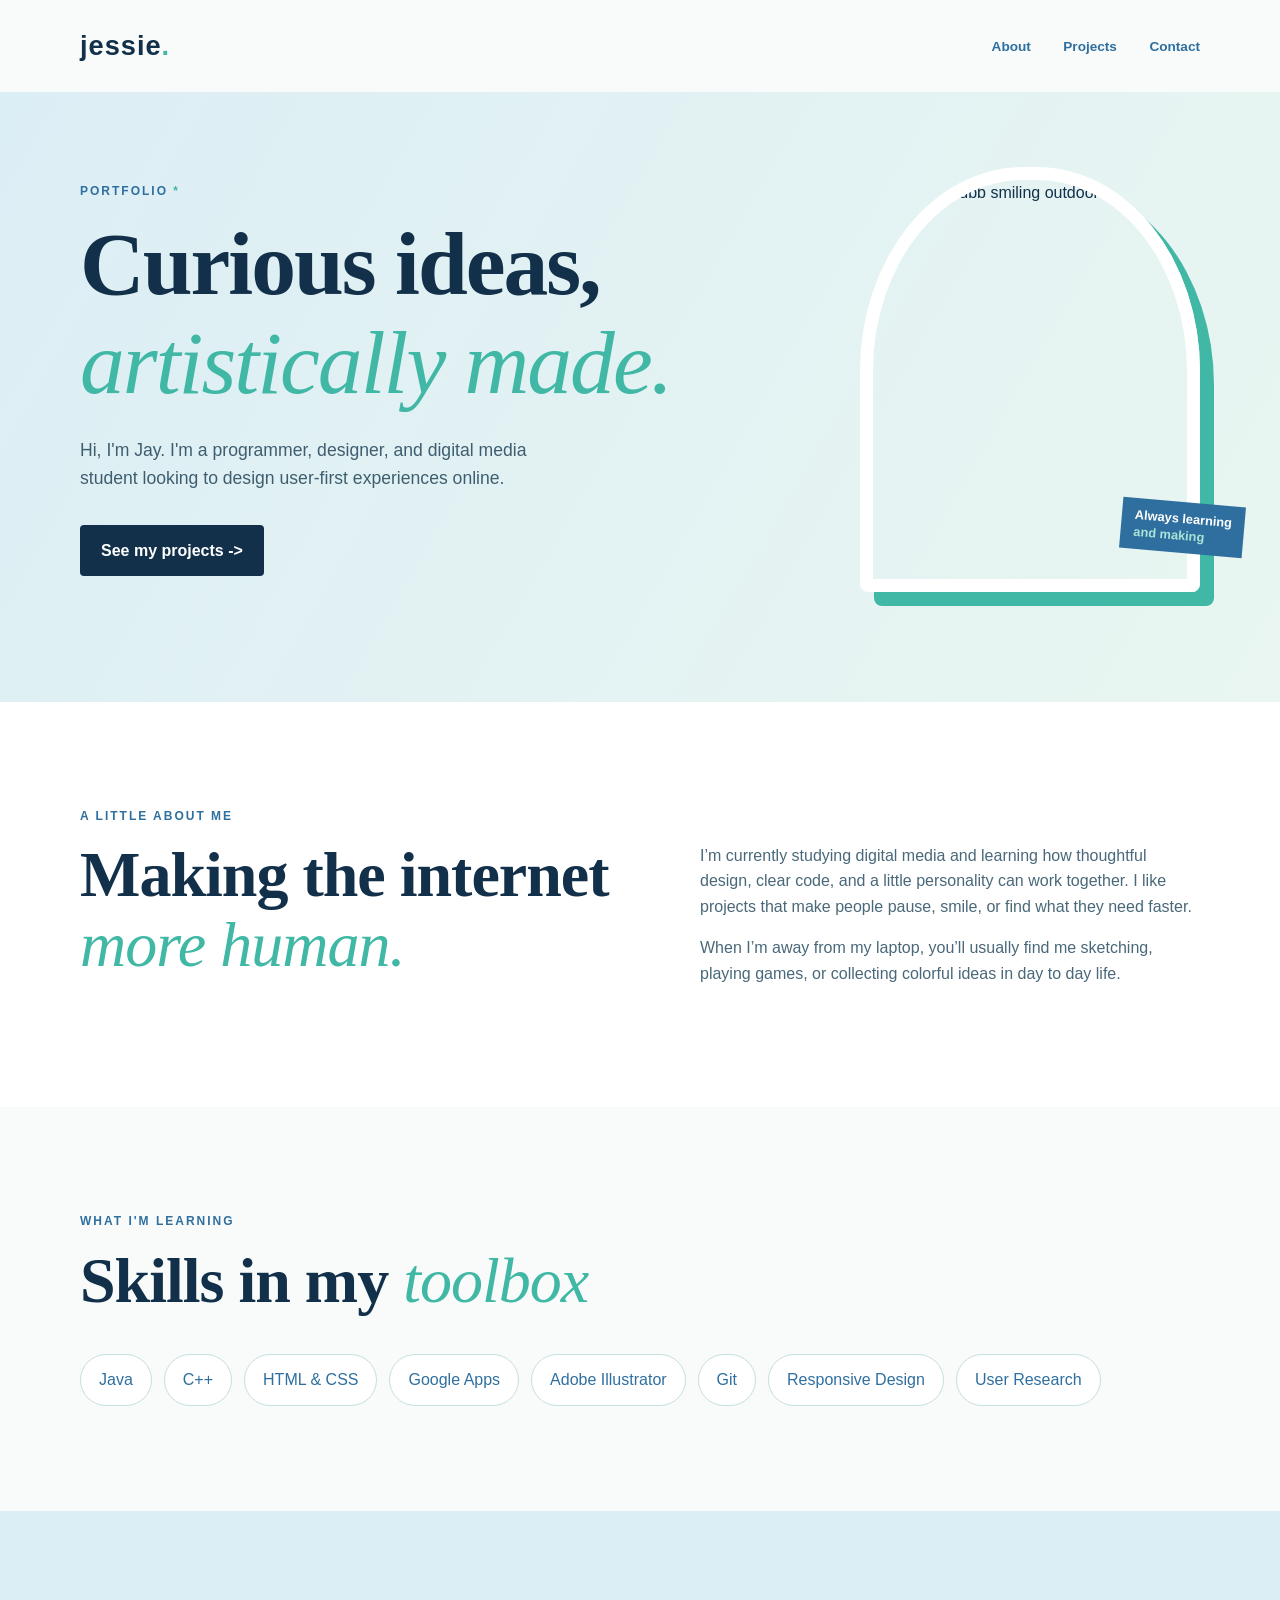
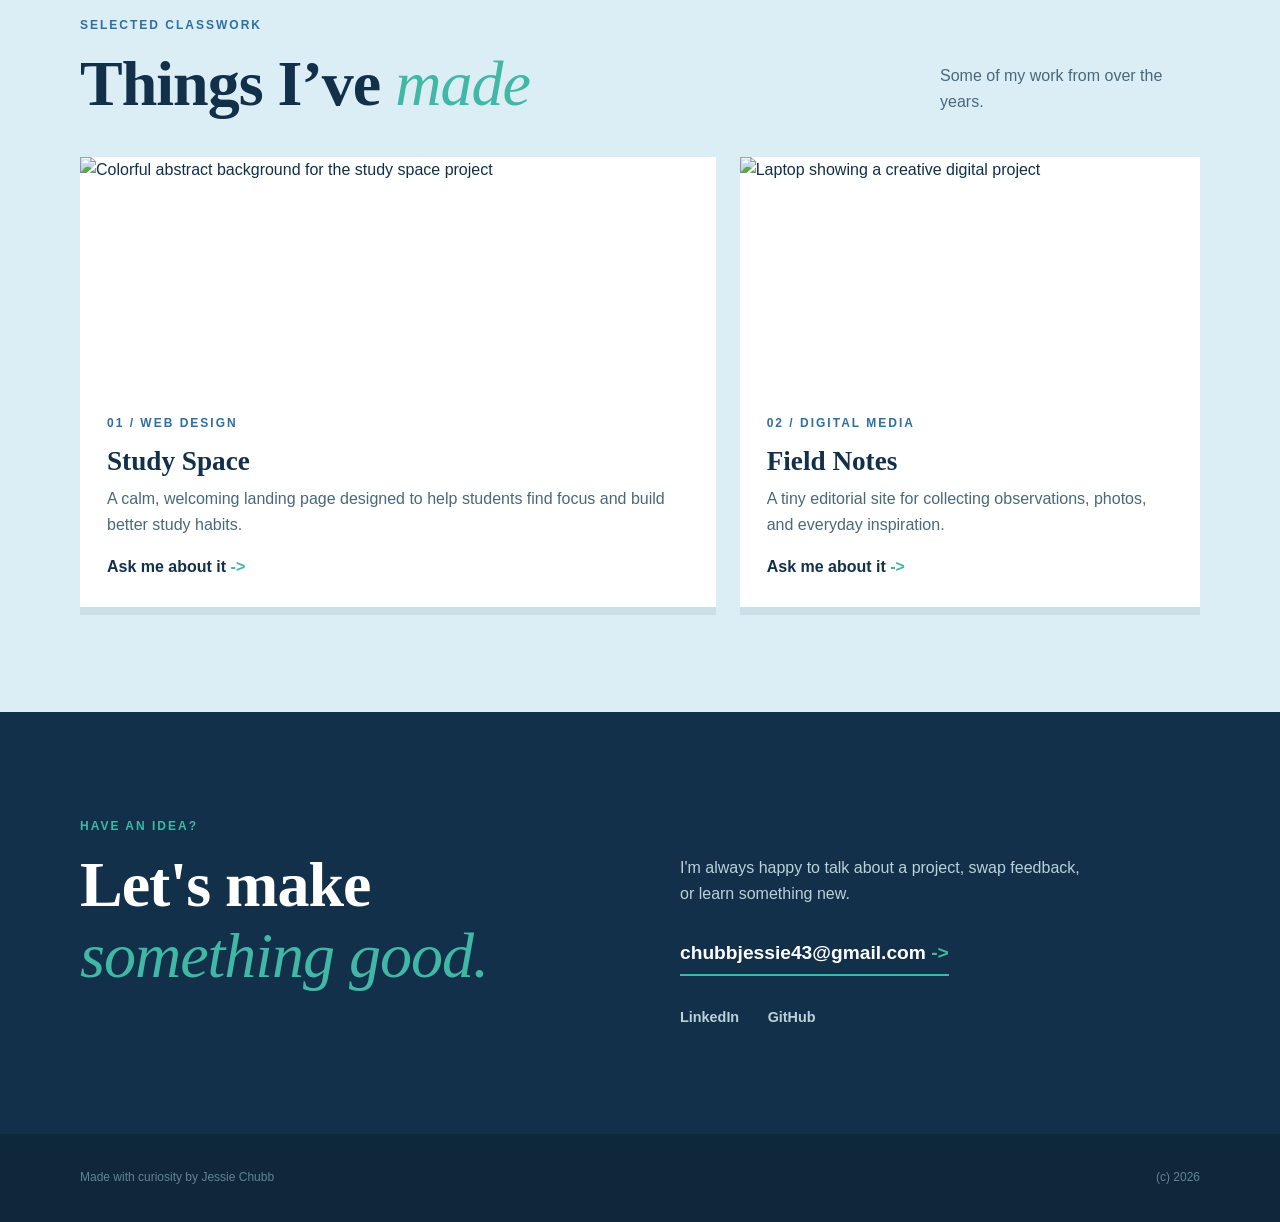
==== index.html @ 171fdebe "Main Page Creation" ====
<!DOCTYPE html>
<html lang="en">
<head>
  <meta charset="UTF-8">
  <meta name="viewport" content="width=device-width, initial-scale=1.0">
  <meta name="description" content="A student portfolio featuring college course projects and creative experiments.">
  <title>Jessie "Jay" Chubb | Student Portfolio</title>
  <link rel="stylesheet" href="style.css">
</head>
<body>
  <!-- Header and navigation: these links jump to each section of the page. -->
  <header class="site-header">
    <div class="container navigation">
      <a class="logo" href="#top" aria-label="Jessie 'Jay' Chubb home">jessie<span>.</span></a>
      <nav aria-label="Main navigation">
        <a href="#about">About</a>
        <a href="#projects">Projects</a>
        <a href="#contact">Contact</a>
      </nav>
    </div>
  </header>

  <main id="top">
    <!-- Hero section: introduces the student and gives visitors a clear next step. -->
    <section class="hero">
      <div class="container hero-content">
        <div class="hero-copy">
          <p class="eyebrow">Portfolio <span class="spark">*</span></p>
          <h1>Curious ideas,<br><em>artistically made.</em></h1>
          <p class="intro">Hi, I'm Jay. I'm a programmer, designer, and digital media student looking to design user-first experiences online.</p>
          <a class="button button-primary" href="#projects">See my projects <span aria-hidden="true">-&gt;</span></a>
        </div>
        <div class="hero-art">
          <img src="img/Professional Headshot.jpg" alt="Jessie Chubb smiling outdoors">
          <p class="art-note">Always learning<br><span>and making</span></p>
        </div>
      </div>
    </section>

    <!-- About section: gives visitors a short, personal introduction. -->
    <section class="about section" id="about">
      <div class="container about-content">
        <div>
          <p class="eyebrow">A little about me</p>
          <h2>Making the internet<br><em>more human.</em></h2>
        </div>
        <div class="about-text">
          <p>I’m currently studying digital media and learning how thoughtful design, clear code, and a little personality can work together. I like projects that make people pause, smile, or find what they need faster.</p>
          <p>When I’m away from my laptop, you’ll usually find me sketching, playing games, or collecting colorful ideas in day to day life.</p>
        </div>
      </div>
    </section>

    <!-- Skills section: shows the tools and abilities used in course projects. -->
    <section class="skills section">
      <div class="container">
        <div class="section-heading">
          <p class="eyebrow">What I'm learning</p>
          <h2>Skills in my <em>toolbox</em></h2>
        </div>
        <div class="skill-list">
          <span class="skill">Java</span>
          <span class="skill">C++</span>
          <span class="skill">HTML &amp; CSS</span>
          <span class="skill">Google Apps</span>
          <span class="skill">Adobe Illustrator</span>
          <span class="skill">Git</span>
          <span class="skill">Responsive Design</span>
          <span class="skill">User Research</span>
        </div>
      </div>
    </section>

    <!-- Projects section: displays selected work with a short explanation for each project. -->
    <section class="projects section" id="projects">
      <div class="container">
        <div class="section-heading project-heading">
          <div>
            <p class="eyebrow">Selected classwork</p>
            <h2>Things I’ve <em>made</em></h2>
          </div>
          <p class="heading-note">Some of my work from over the years.</p>
        </div>
        <div class="project-list">
          <article class="project-card project-card-wide">
            <img src="img/hero-bg.jpg" alt="Colorful abstract background for the study space project">
            <div class="project-details">
              <p class="project-number">01 / Web design</p>
              <h3>Study Space</h3>
              <p>A calm, welcoming landing page designed to help students find focus and build better study habits.</p>
              <a class="text-link" href="#contact">Ask me about it <span aria-hidden="true">-&gt;</span></a>
            </div>
          </article>
          
          <article class="project-card project-card-small">
            <img src="img/laptop.jpg" alt="Laptop showing a creative digital project">
            <div class="project-details">
              <p class="project-number">02 / Digital media</p>
              <h3>Field Notes</h3>
              <p>A tiny editorial site for collecting observations, photos, and everyday inspiration.</p>
              <a class="text-link" href="#contact">Ask me about it <span aria-hidden="true">-&gt;</span></a>
            </div>
          </article>
        </div>
      </div>
    </section>

    <!-- Contact section: makes it simple for classmates, teachers, or collaborators to reach out. -->
    <section class="contact section" id="contact">
      <div class="container contact-content">
        <div>
          <p class="eyebrow">Have an idea?</p>
          <h2>Let's make<br><em>something good.</em></h2>
        </div>
        <div class="contact-details">
          <p>I'm always happy to talk about a project, swap feedback, or learn something new.</p>
          <a class="email-link" href="mailto:chubbjessie43@gmail.com">chubbjessie43@gmail.com <span aria-hidden="true">-&gt;</span></a>
          <div class="social-links">
            <a href="https://www.linkedin.com/in/jchubb43" target="_blank" rel="noreferrer">LinkedIn</a>
            <a href="https://github.com/JChubb43" target="_blank" rel="noreferrer">GitHub</a>
          </div>
        </div>
      </div>
    </section>
  </main>

  <!-- Footer: closes the page with a small personal signature. -->
  <footer class="site-footer">
    <div class="container footer-content">
      <p>Made with curiosity by Jessie Chubb</p>
      <p>(c) 2026</p>
    </div>
  </footer>
</body>
</html>
---- style.css ----
/* Color, spacing, and font settings used throughout the site. */
:root {
	--navy: #12304a;
	--blue: #2f6f9f;
	--sea-green: #41b7a5;
	--mint: #e9f6f1;
	--sky: #dceef5;
	--paper: #f8fbfa;
	--white: #ffffff;
	--line: #c7dfe0;
	--serif: Georgia, "Times New Roman", serif;
	--sans: "Trebuchet MS", Arial, sans-serif;
}

/* Basic page setup and smooth scrolling for navigation links. */
html {
	scroll-behavior: smooth;
}

/* Makes sizing easier to understand by including padding in an element's width. */
* {
	box-sizing: border-box;
}

/* Sets the main text style and the default page colors. */
body {
	margin: 0;
	color: var(--navy);
	background: var(--paper);
	font-family: var(--sans);
	line-height: 1.6;
}

/* Prevents images from overflowing their containers. */
img {
	display: block;
	max-width: 100%;
}

/* Lets links use the color chosen by their surrounding section. */
a {
	color: inherit;
}

/* Keeps content centered and gives it a comfortable width on large screens. */
.container {
	width: 88%;
	max-width: 1120px;
	margin: 0 auto;
}

/* Header: keeps the site name and navigation easy to find. */
.site-header {
	padding: 24px 0;
	background: var(--paper);
}

/* Places the logo on the left and the navigation on the right. */
.navigation,
.footer-content {
	display: flex;
	align-items: center;
	justify-content: space-between;
}

.logo {
	color: var(--navy);
	font-size: 1.7rem;
	font-weight: bold;
	letter-spacing: 1px;
	text-decoration: none;
}

/* Uses the accent color for small decorative details. */
.logo span,
.spark,
em {
	color: var(--sea-green);
}

nav a {
	margin-left: 28px;
	color: var(--blue);
	font-size: .85rem;
	font-weight: bold;
	text-decoration: none;
}

/* Gives visitors feedback when they move over a link. */
nav a:hover,
.text-link:hover,
.social-links a:hover {
	color: var(--sea-green);
}

/* Hero: creates the first welcoming impression and features the portrait. */
.hero {
	overflow: hidden;
	padding: 75px 0 110px;
	background: linear-gradient(120deg, var(--sky), var(--mint));
}

.hero-content {
	display: flex;
	align-items: center;
	justify-content: space-between;
}

.hero-copy {
	width: 55%;
}

/* Small uppercase labels help visitors understand each section. */
.eyebrow,
.project-number {
	margin: 0 0 14px;
	color: var(--blue);
	font-size: .75rem;
	font-weight: bold;
	letter-spacing: 2px;
	text-transform: uppercase;
}

/* Serif headings add a more personal editorial feeling to the page. */
h1,
h2,
h3 {
	margin-top: 0;
	font-family: var(--serif);
	line-height: 1.1;
}

h1 {
	max-width: 650px;
	margin-bottom: 24px;
	font-size: clamp(3.2rem, 7vw, 6.2rem);
	letter-spacing: -2px;
}

h1 em,
h2 em {
	font-weight: normal;
}

.intro {
	max-width: 480px;
	margin-bottom: 32px;
	color: #3e5e70;
	font-size: 1.1rem;
}

/* Styles the main call-to-action button. */
.button {
	display: inline-block;
	padding: 13px 21px;
	border-radius: 4px;
	font-weight: bold;
	text-decoration: none;
}

.button-primary {
	color: var(--white);
	background: var(--navy);
}

.button-primary:hover {
	background: var(--sea-green);
}

/* Controls the size and position of the portrait area. */
.hero-art {
	position: relative;
	width: 33%;
	max-width: 340px;
}

.hero-art img {
	width: 100%;
	aspect-ratio: 4 / 5;
	border: 13px solid var(--white);
	border-radius: 48% 48% 8px 8px;
	object-fit: cover;
	/* Moves the cropped image content down without moving the frame. */
	object-position: center 40%;
	box-shadow: 14px 14px 0 var(--sea-green);
}

/* Adds a playful note beside the portrait. */
.art-note {
	position: absolute;
	right: -44px;
	bottom: 25px;
	padding: 9px 13px;
	color: var(--white);
	background: var(--blue);
	font-size: .8rem;
	font-weight: bold;
	line-height: 1.3;
	transform: rotate(5deg);
}

.art-note span {
	color: #a9e5d7;
}

/* Shared section spacing and heading styles. */
.section {
	padding: 105px 0;
}

h2 {
	margin-bottom: 0;
	font-size: clamp(2.3rem, 5vw, 4.3rem);
	letter-spacing: -1px;
}

.about {
	background: var(--white);
}

/* Places the two halves of the About and Contact sections side by side. */
.about-content,
.contact-content {
	display: flex;
	justify-content: space-between;
	gap: 80px;
}

.about-content > div,
.contact-content > div {
	width: 50%;
}

.about-text {
	max-width: 500px;
	padding-top: 20px;
	color: #496879;
}

/* Skills: presents abilities as simple, friendly labels. */
.section-heading {
	margin-bottom: 38px;
}

/* Flexbox lets skill labels wrap onto new lines when needed. */
.skill-list {
	display: flex;
	flex-wrap: wrap;
	gap: 12px;
}

.skill {
	padding: 12px 18px;
	border: 1px solid var(--line);
	border-radius: 30px;
	color: var(--blue);
	background: var(--white);
}

/* Projects: uses cards to make each piece of work easy to scan. */
.projects {
	background: var(--sky);
}

/* Puts the project heading and its short description on one line. */
.project-heading {
	display: flex;
	align-items: end;
	justify-content: space-between;
}

.heading-note {
	max-width: 260px;
	margin: 0 0 5px;
	color: #496879;
}

/* Displays the project cards next to one another on larger screens. */
.project-list {
	display: flex;
	align-items: stretch;
	gap: 24px;
}

.project-card {
	overflow: hidden;
	background: var(--white);
	box-shadow: 0 8px 0 rgba(18, 48, 74, .08);
}

.project-card-wide {
	width: 58%;
}

.project-card-small {
	width: 42%;
}

.project-card > img {
	width: 100%;
	height: 230px;
	object-fit: cover;
}

.project-details {
	padding: 27px;
}

.project-details h3 {
	margin-bottom: 9px;
	font-size: 1.7rem;
}

/* Gives both project descriptions a similar amount of space. */
.project-details > p:not(.project-number) {
	min-height: 52px;
	margin-top: 0;
	color: #496879;
}

.text-link,
.email-link {
	font-weight: bold;
	text-decoration: none;
}

.text-link span,
.email-link span {
	color: var(--sea-green);
}

/* Contact: ends with a clear invitation and a visible email address. */
.contact {
	background: var(--navy);
	color: var(--white);
}

.contact .eyebrow {
	color: var(--sea-green);
}

.contact-details {
	padding-top: 22px;
}

.contact-details > p {
	max-width: 400px;
	color: #b9d1d9;
}

.email-link {
	display: inline-block;
	margin: 16px 0 28px;
	padding-bottom: 5px;
	border-bottom: 2px solid var(--sea-green);
	color: var(--white);
	font-size: 1.2rem;
}

.social-links a {
	margin-right: 24px;
	color: #b9d1d9;
	font-size: .9rem;
	font-weight: bold;
	text-decoration: none;
}

/* Footer: adds a quiet closing line below the main content. */
.site-footer {
	padding: 22px 0;
	color: #648391;
	background: #0e273b;
	font-size: .75rem;
}

/* Mobile layout: stacks content so it remains readable on small screens. */
@media (max-width: 700px) {
	.site-header {
		padding: 18px 0;
	}

	nav a {
		margin-left: 12px;
		font-size: .72rem;
	}

	.hero {
		padding: 55px 0 80px;
	}

	/* Stacks major content areas for smaller screens. */
	.hero-content,
	.about-content,
	.contact-content,
	.project-list,
	.project-heading {
		display: block;
	}

	.hero-copy,
	.about-content > div,
	.contact-content > div,
	.project-card-wide,
	.project-card-small {
		width: 100%;
	}

	h1 {
		font-size: 3.5rem;
	}

	.hero-art {
		width: 72%;
		margin: 55px auto 20px;
	}

	.art-note {
		right: -20px;
	}

	.section {
		padding: 70px 0;
	}

	.about-text,
	.contact-details {
		padding-top: 28px;
	}

	.heading-note {
		margin-top: 18px;
	}

	.project-card + .project-card {
		margin-top: 24px;
	}
}
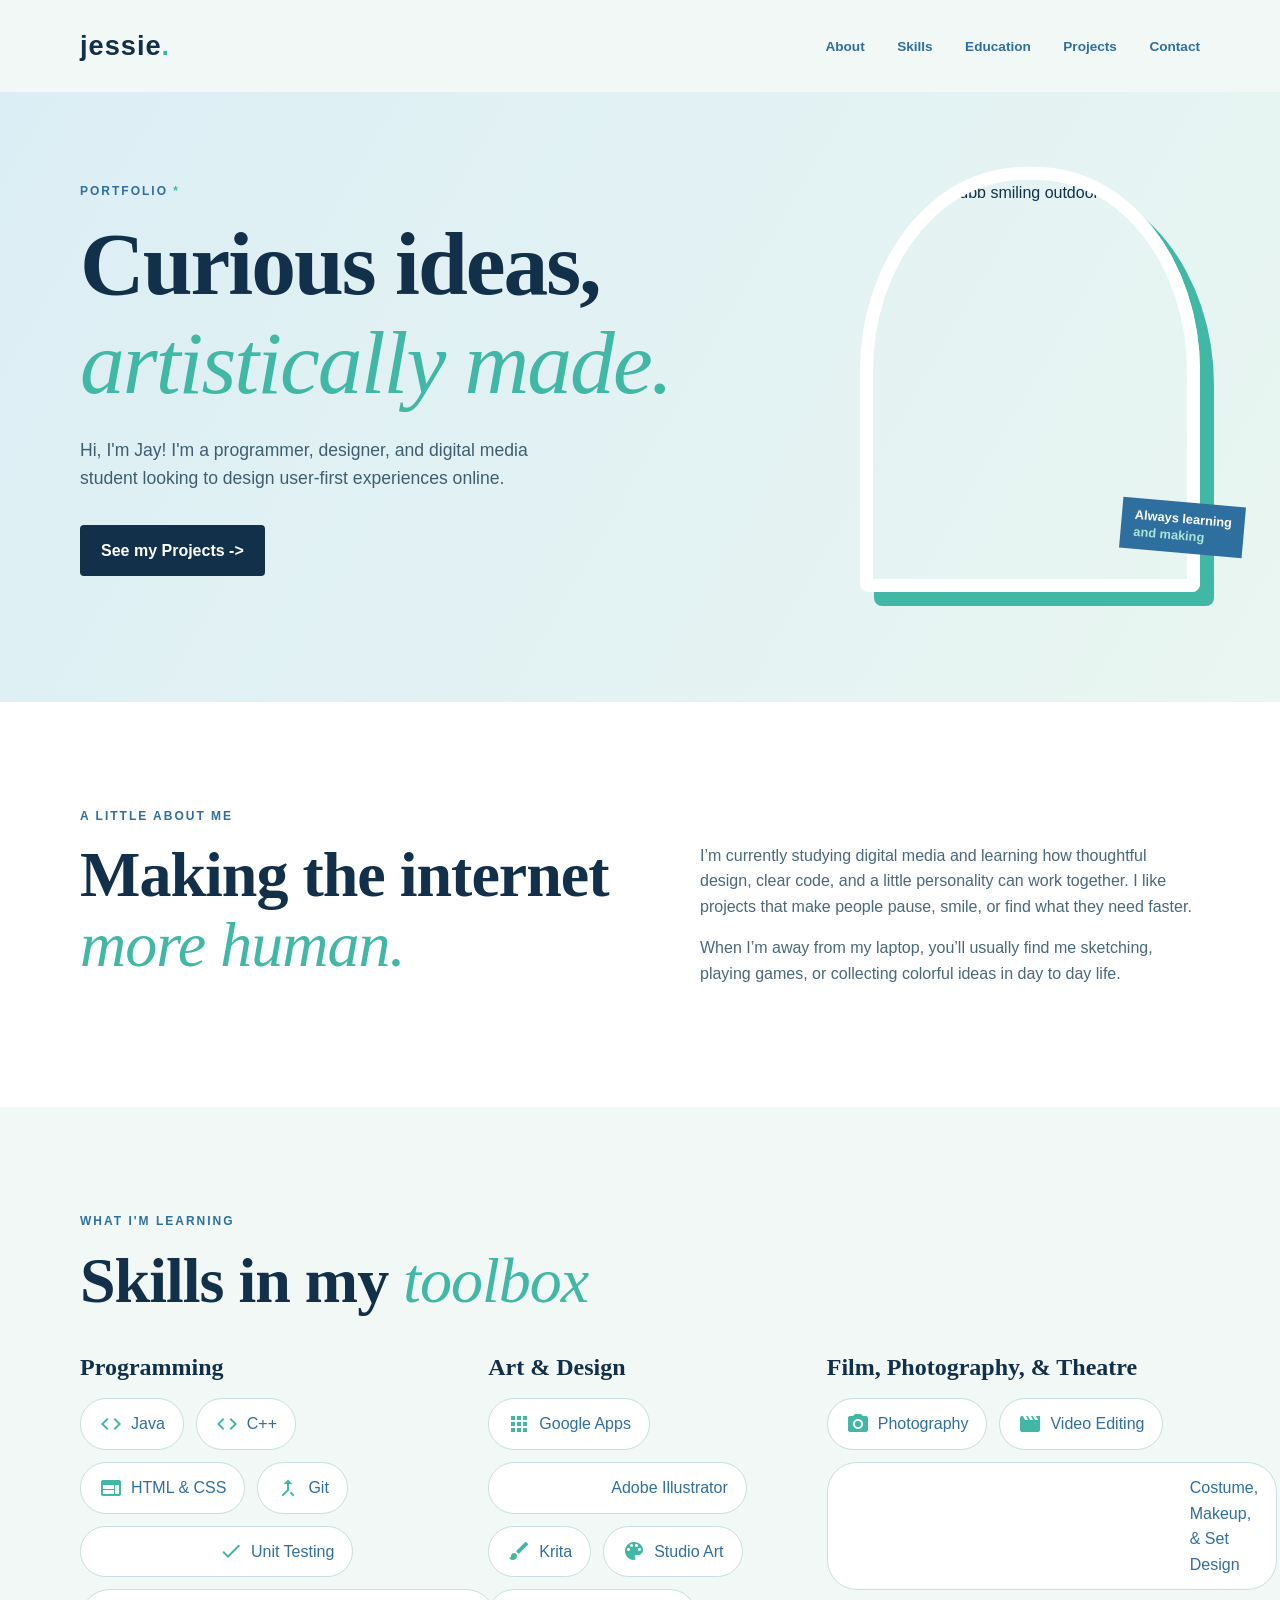
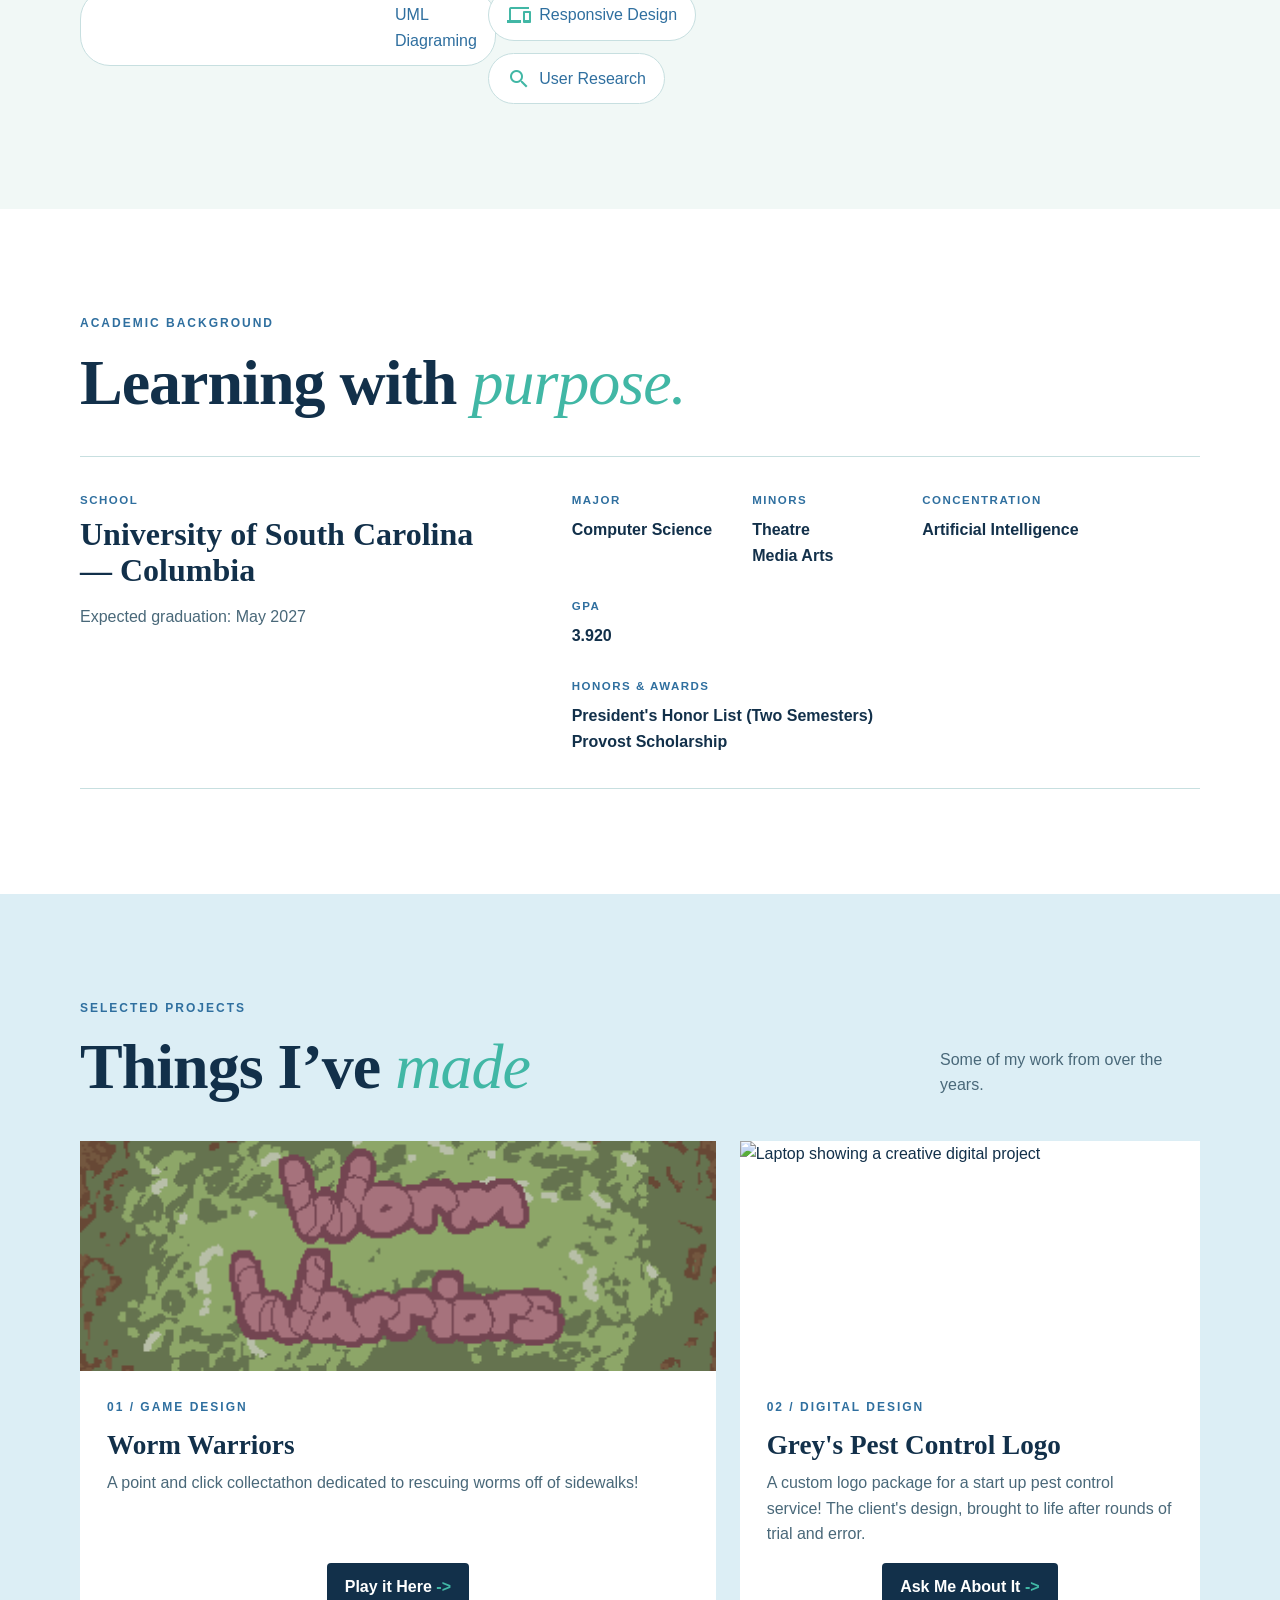
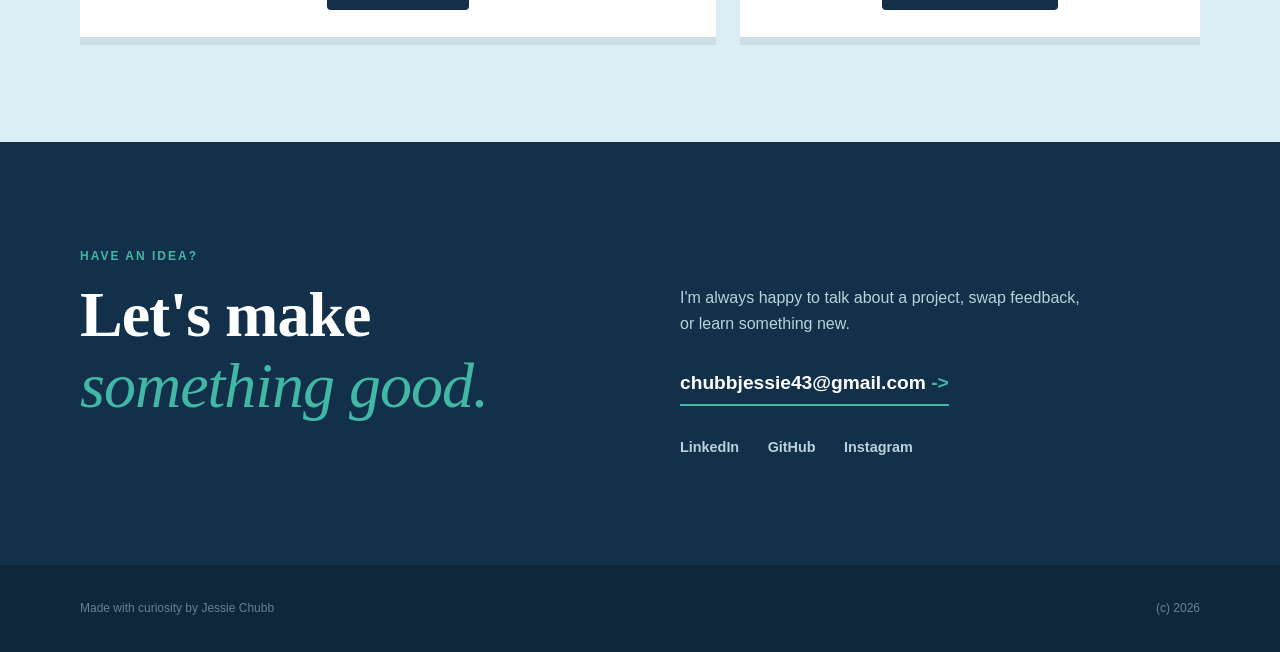
==== commit edb35a3e: "Added Education Section, reworked Skills, added Icons" ====
--- a/index.html
+++ b/index.html
@@ -4,8 +4,10 @@
   <meta charset="UTF-8">
   <meta name="viewport" content="width=device-width, initial-scale=1.0">
   <meta name="description" content="A student portfolio featuring college course projects and creative experiments.">
-  <title>Jessie "Jay" Chubb | Student Portfolio</title>
+  <title>Jessie "Jay" Chubb | Portfolio</title>
   <link rel="stylesheet" href="style.css">
+  <!-- Google Material Icons: provides the icons used beside each skill. -->
+  <link rel="stylesheet" href="https://fonts.googleapis.com/icon?family=Material+Icons">
 </head>
 <body>
   <!-- Header and navigation: these links jump to each section of the page. -->
@@ -14,6 +16,8 @@
       <a class="logo" href="#top" aria-label="Jessie 'Jay' Chubb home">jessie<span>.</span></a>
       <nav aria-label="Main navigation">
         <a href="#about">About</a>
+        <a href="#skills">Skills</a>
+        <a href="#education">Education</a>
         <a href="#projects">Projects</a>
         <a href="#contact">Contact</a>
       </nav>
@@ -27,8 +31,8 @@
         <div class="hero-copy">
           <p class="eyebrow">Portfolio <span class="spark">*</span></p>
           <h1>Curious ideas,<br><em>artistically made.</em></h1>
-          <p class="intro">Hi, I'm Jay. I'm a programmer, designer, and digital media student looking to design user-first experiences online.</p>
-          <a class="button button-primary" href="#projects">See my projects <span aria-hidden="true">-&gt;</span></a>
+          <p class="intro">Hi, I'm Jay! I'm a programmer, designer, and digital media student looking to design user-first experiences online.</p>
+          <a class="button button-primary" href="#projects">See my Projects <span aria-hidden="true">-&gt;</span></a>
         </div>
         <div class="hero-art">
           <img src="img/Professional Headshot.jpg" alt="Jessie Chubb smiling outdoors">
@@ -52,21 +56,87 @@
     </section>
 
     <!-- Skills section: shows the tools and abilities used in course projects. -->
-    <section class="skills section">
+    <section class="skills section" id="skills">
       <div class="container">
         <div class="section-heading">
           <p class="eyebrow">What I'm learning</p>
           <h2>Skills in my <em>toolbox</em></h2>
         </div>
-        <div class="skill-list">
-          <span class="skill">Java</span>
-          <span class="skill">C++</span>
-          <span class="skill">HTML &amp; CSS</span>
-          <span class="skill">Google Apps</span>
-          <span class="skill">Adobe Illustrator</span>
-          <span class="skill">Git</span>
-          <span class="skill">Responsive Design</span>
-          <span class="skill">User Research</span>
+        <div class="skill-groups">
+          <!-- Programming skills: languages and tools used to build websites and software. -->
+          <div class="skill-group">
+            <h3>Programming</h3>
+            <div class="skill-list">
+              <span class="skill"><span class="material-icons" aria-hidden="true">code</span>Java</span>
+              <span class="skill"><span class="material-icons" aria-hidden="true">code</span>C++</span>
+              <span class="skill"><span class="material-icons" aria-hidden="true">web</span>HTML &amp; CSS</span>
+              <span class="skill"><span class="material-icons" aria-hidden="true">merge_type</span>Git</span>
+              <span class="skill"><span class="material-icons" aria-hidden="true">fact_check</span>Unit Testing</span>
+              <span class="skill"><span class="material-icons" aria-hidden="true">account_tree</span>UML Diagraming</span>
+            </div>
+          </div>
+
+          <!-- Art and design skills: tools and methods used to plan visual experiences. -->
+          <div class="skill-group">
+            <h3>Art &amp; Design</h3>
+            <div class="skill-list">
+              <span class="skill"><span class="material-icons" aria-hidden="true">apps</span>Google Apps</span>
+              <span class="skill"><span class="material-icons" aria-hidden="true">draw</span>Adobe Illustrator</span>
+              <span class="skill"><span class="material-icons" aria-hidden="true">brush</span>Krita</span>
+              <span class="skill"><span class="material-icons" aria-hidden="true">palette</span>Studio Art</span>
+              <span class="skill"><span class="material-icons" aria-hidden="true">devices</span>Responsive Design</span>
+              <span class="skill"><span class="material-icons" aria-hidden="true">search</span>User Research</span>
+            </div>
+          </div>
+
+          <!-- Film and photography skills: media skills used to tell stories with images. -->
+          <div class="skill-group">
+            <h3>Film, Photography, &amp; Theatre</h3>
+            <div class="skill-list">
+              <span class="skill"><span class="material-icons" aria-hidden="true">photo_camera</span>Photography</span>
+              <span class="skill"><span class="material-icons" aria-hidden="true">movie</span>Video Editing</span>
+              <span class="skill"><span class="material-icons" aria-hidden="true">theater_comedy</span>Costume, Makeup, &amp; Set Design</span>
+            </div>
+          </div>
+        </div>
+      </div>
+    </section>
+
+    <!-- Education section: summarizes the degree, academic focus, and achievements. -->
+    <section class="education section" id="education">
+      <div class="container">
+        <div class="section-heading">
+          <p class="eyebrow">Academic background</p>
+          <h2>Learning with <em>purpose.</em></h2>
+        </div>
+        <div class="education-content">
+          <div class="school-summary">
+            <p class="education-label">School</p>
+            <h3>University of South Carolina — Columbia</h3>
+            <p class="graduation-date">Expected graduation: May 2027</p>
+          </div>
+          <div class="education-details">
+            <div class="education-item">
+              <p class="education-label">Major</p>
+              <p>Computer Science</p>
+            </div>
+            <div class="education-item">
+              <p class="education-label">Minors</p>
+              <p>Theatre<br>Media Arts</p>
+            </div>
+            <div class="education-item">
+              <p class="education-label">Concentration</p>
+              <p>Artificial Intelligence</p>
+            </div>
+            <div class="education-item">
+              <p class="education-label">GPA</p>
+              <p>3.920</p>
+            </div>
+            <div class="education-item honors-item">
+              <p class="education-label">Honors &amp; awards</p>
+              <p>President's Honor List (Two Semesters)<br>Provost Scholarship</p>
+            </div>
+          </div>
         </div>
       </div>
     </section>
@@ -76,29 +146,29 @@
       <div class="container">
         <div class="section-heading project-heading">
           <div>
-            <p class="eyebrow">Selected classwork</p>
+            <p class="eyebrow">Selected projects</p>
             <h2>Things I’ve <em>made</em></h2>
           </div>
           <p class="heading-note">Some of my work from over the years.</p>
         </div>
         <div class="project-list">
           <article class="project-card project-card-wide">
-            <img src="img/hero-bg.jpg" alt="Colorful abstract background for the study space project">
+            <img src="img/WormWarriors - Cover Image V2.png" alt="Screenshot from Worm Warriors Title Screen. The title is done in stylized letters made to look like worms, with a background of a grass patch.">
             <div class="project-details">
-              <p class="project-number">01 / Web design</p>
-              <h3>Study Space</h3>
-              <p>A calm, welcoming landing page designed to help students find focus and build better study habits.</p>
-              <a class="text-link" href="#contact">Ask me about it <span aria-hidden="true">-&gt;</span></a>
+              <p class="project-number">01 / Game Design</p>
+              <h3>Worm Warriors</h3>
+              <p>A point and click collectathon dedicated to rescuing worms off of sidewalks!</p>
+              <a class="text-link" href="https://jchubb43.itch.io/worm-warriors" target="_blank" rel="noreferrer">Play it Here <span aria-hidden="true">-&gt;</span></a>
             </div>
           </article>
           
           <article class="project-card project-card-small">
             <img src="img/laptop.jpg" alt="Laptop showing a creative digital project">
             <div class="project-details">
-              <p class="project-number">02 / Digital media</p>
-              <h3>Field Notes</h3>
-              <p>A tiny editorial site for collecting observations, photos, and everyday inspiration.</p>
-              <a class="text-link" href="#contact">Ask me about it <span aria-hidden="true">-&gt;</span></a>
+              <p class="project-number">02 / Digital Design</p>
+              <h3>Grey's Pest Control Logo</h3>
+              <p>A custom logo package for a start up pest control service! The client's design, brought to life after rounds of trial and error.</p>
+              <a class="text-link" href="#contact">Ask Me About It <span aria-hidden="true">-&gt;</span></a>
             </div>
           </article>
         </div>
@@ -118,6 +188,7 @@
           <div class="social-links">
             <a href="https://www.linkedin.com/in/jchubb43" target="_blank" rel="noreferrer">LinkedIn</a>
             <a href="https://github.com/JChubb43" target="_blank" rel="noreferrer">GitHub</a>
+            <a href="https://www.instagram.com/bluejay.unlimited/?hl=en" target="_blank" rel="noreferrer">Instagram</a>
           </div>
         </div>
       </div>
--- a/style.css
+++ b/style.css
@@ -5,7 +5,7 @@
 	--sea-green: #41b7a5;
 	--mint: #e9f6f1;
 	--sky: #dceef5;
-	--paper: #f8fbfa;
+	--paper: #f1f8f6;
 	--white: #ffffff;
 	--line: #c7dfe0;
 	--serif: Georgia, "Times New Roman", serif;
@@ -242,7 +242,23 @@
 	margin-bottom: 38px;
 }
 
-/* Flexbox lets skill labels wrap onto new lines when needed. */
+/* Places the three skill categories next to one another on larger screens. */
+.skill-groups {
+	display: flex;
+	justify-content: space-between;
+	gap: 35px;
+}
+
+.skill-group {
+	width: 33.33%;
+}
+
+.skill-group h3 {
+	margin-bottom: 18px;
+	font-size: 1.5rem;
+}
+
+/* Flexbox lets skill labels wrap onto new lines within each category. */
 .skill-list {
 	display: flex;
 	flex-wrap: wrap;
@@ -250,6 +266,9 @@
 }
 
 .skill {
+	display: flex;
+	align-items: center;
+	gap: 8px;
 	padding: 12px 18px;
 	border: 1px solid var(--line);
 	border-radius: 30px;
@@ -257,6 +276,70 @@
 	background: var(--white);
 }
 
+/* Keeps each Google Material Icon the same size and accent color. */
+.material-icons {
+	color: var(--sea-green);
+	font-size: 1.1rem;
+}
+
+/* Education: separates the degree summary from the individual academic details. */
+.education {
+	background: var(--white);
+}
+
+.education-content {
+	display: flex;
+	justify-content: space-between;
+	gap: 80px;
+	padding: 34px 0;
+	border-top: 1px solid var(--line);
+	border-bottom: 1px solid var(--line);
+}
+
+.school-summary {
+	width: 38%;
+}
+
+.school-summary h3 {
+	margin-bottom: 16px;
+	font-size: 2rem;
+}
+
+.education-label {
+	margin: 0 0 8px;
+	color: var(--blue);
+	font-size: .72rem;
+	font-weight: bold;
+	letter-spacing: 1.5px;
+	text-transform: uppercase;
+}
+
+.graduation-date {
+	margin: 0;
+	color: #496879;
+}
+
+.education-details {
+	display: flex;
+	flex-wrap: wrap;
+	width: 58%;
+	gap: 28px 40px;
+}
+
+.education-item {
+	min-width: 130px;
+}
+
+.education-item p:last-child {
+	margin: 0;
+	color: var(--navy);
+	font-weight: bold;
+}
+
+.honors-item {
+	width: 100%;
+}
+
 /* Projects: uses cards to make each piece of work easy to scan. */
 .projects {
 	background: var(--sky);
@@ -283,6 +366,8 @@
 }
 
 .project-card {
+	display: flex;
+	flex-direction: column;
 	overflow: hidden;
 	background: var(--white);
 	box-shadow: 0 8px 0 rgba(18, 48, 74, .08);
@@ -303,6 +388,9 @@
 }
 
 .project-details {
+	display: flex;
+	flex: 1;
+	flex-direction: column;
 	padding: 27px;
 }
 
@@ -322,6 +410,22 @@
 .email-link {
 	font-weight: bold;
 	text-decoration: none;
+}
+
+/* Centers each project link and gives it the appearance of a button. */
+.text-link {
+	display: block;
+	width: fit-content;
+	margin: auto auto 0;
+	padding: 11px 18px;
+	border-radius: 4px;
+	color: var(--white);
+	background: var(--navy);
+}
+
+.text-link:hover {
+	color: var(--white);
+	background: var(--sea-green);
 }
 
 .text-link span,
@@ -392,6 +496,7 @@
 	.hero-content,
 	.about-content,
 	.contact-content,
+	.skill-groups,
 	.project-list,
 	.project-heading {
 		display: block;
@@ -400,6 +505,9 @@
 	.hero-copy,
 	.about-content > div,
 	.contact-content > div,
+	.skill-group,
+	.school-summary,
+	.education-details,
 	.project-card-wide,
 	.project-card-small {
 		width: 100%;
@@ -423,8 +531,13 @@
 	}
 
 	.about-text,
-	.contact-details {
+	.contact-details,
+	.education-details {
 		padding-top: 28px;
+	}
+
+	.education-content {
+		padding: 28px 0;
 	}
 
 	.heading-note {
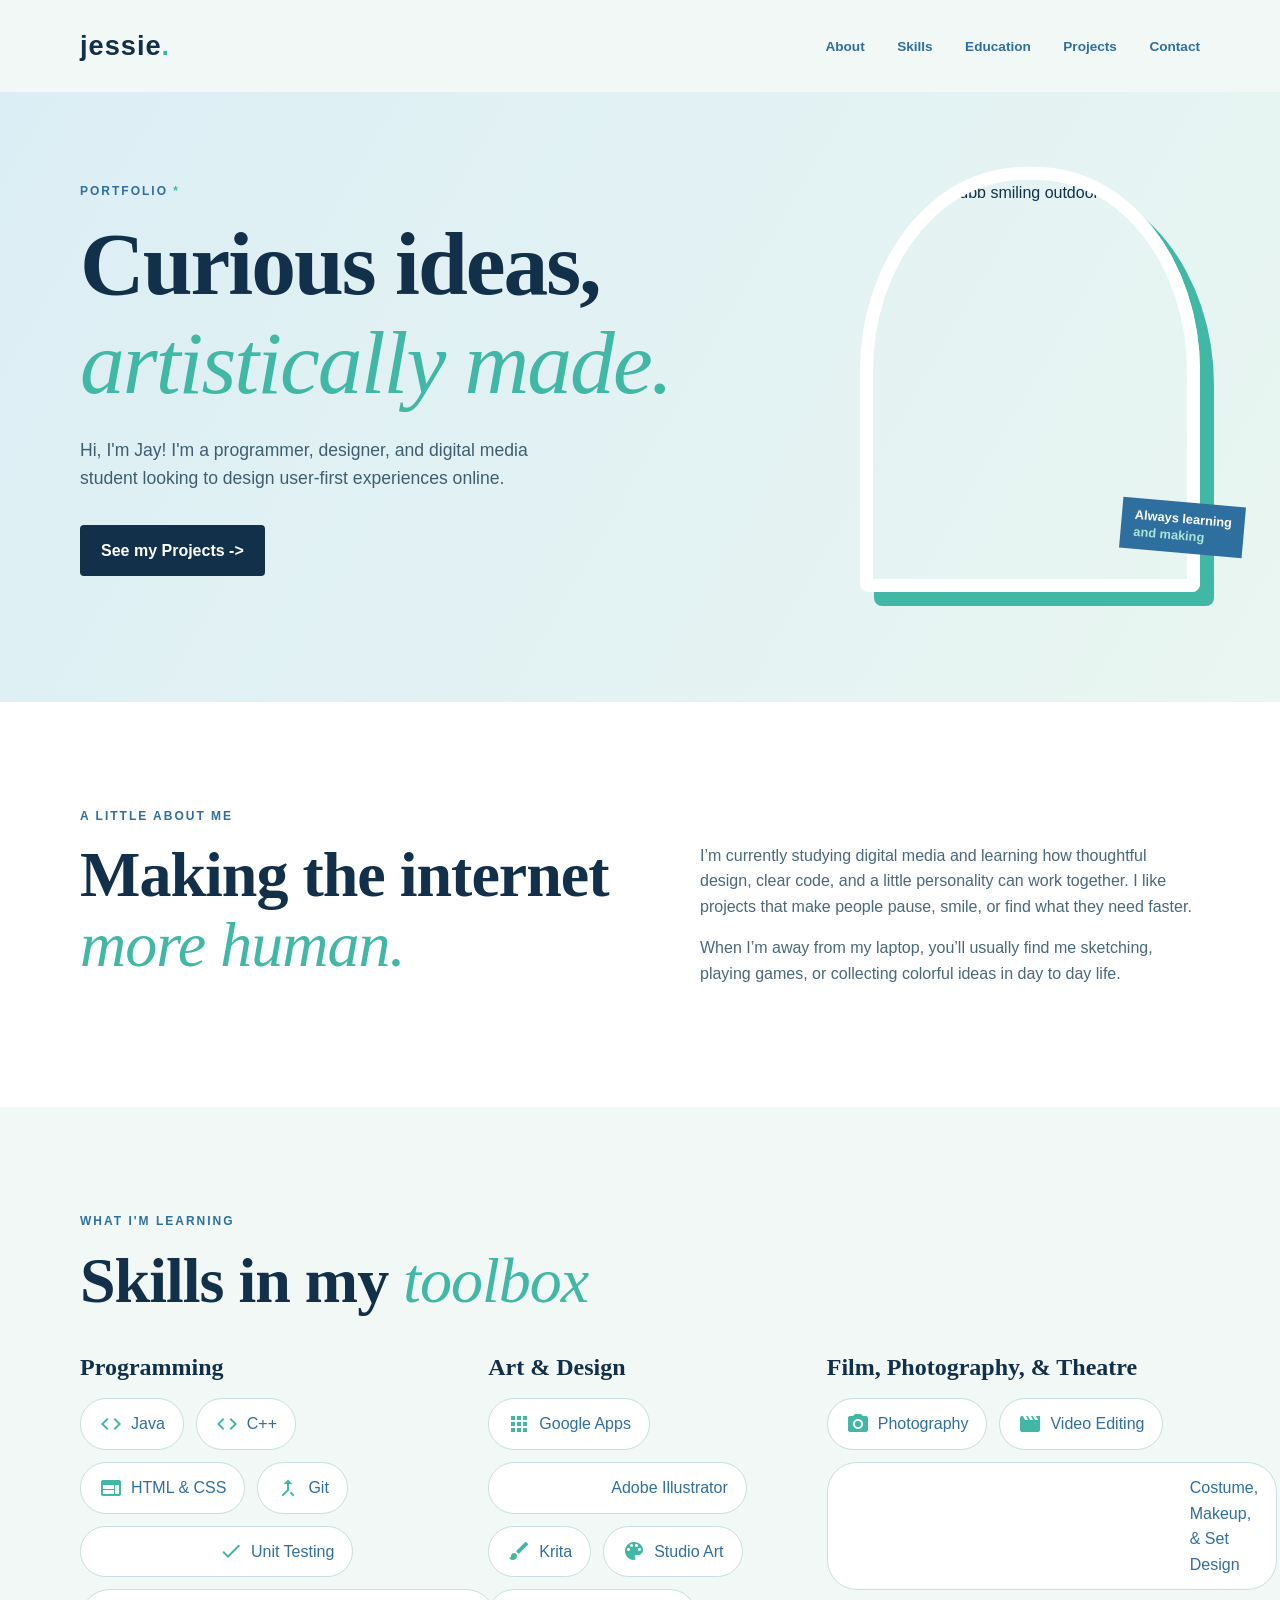
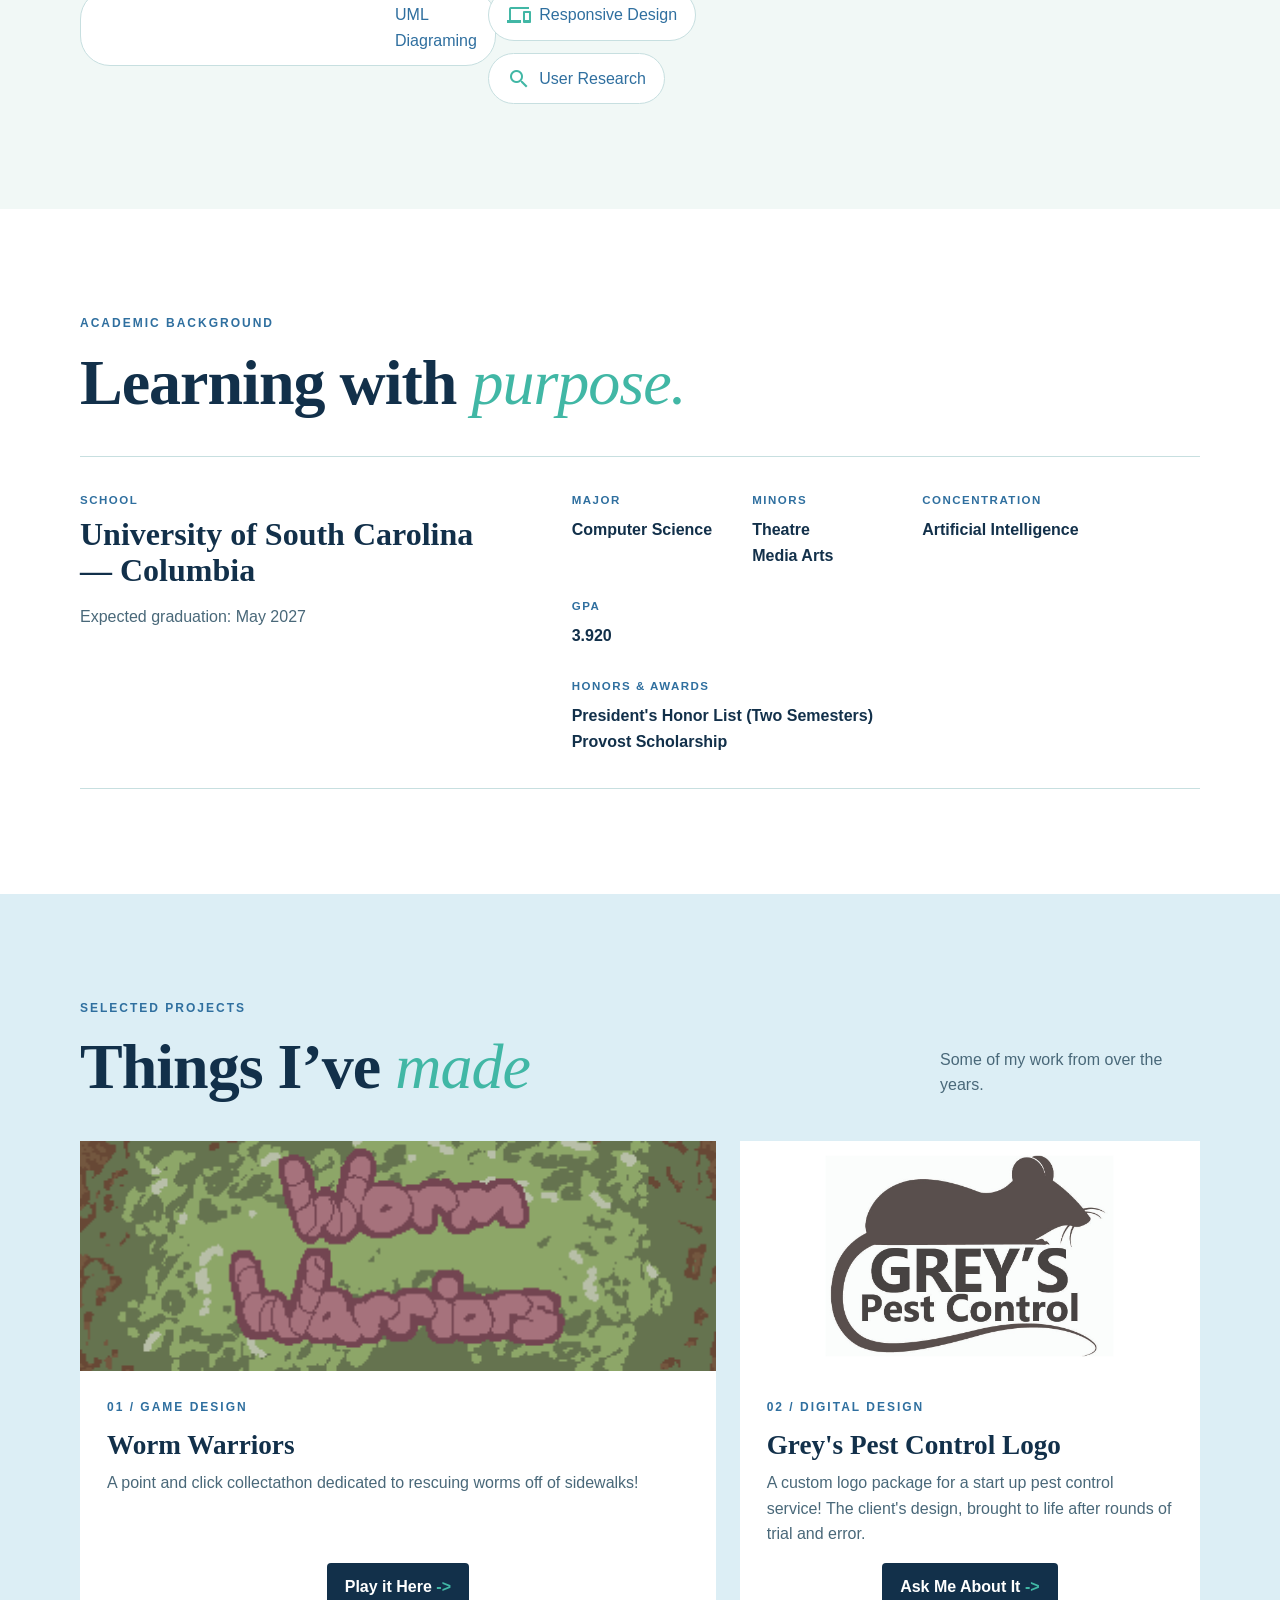
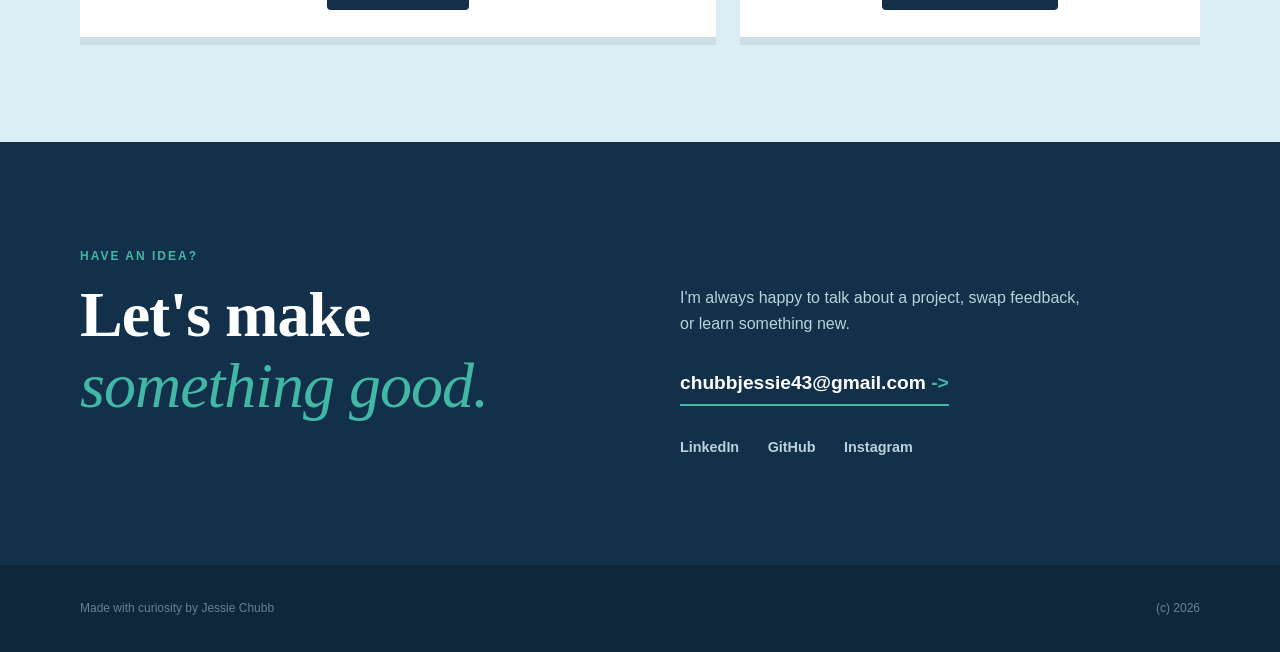
==== commit 3f122aba: "Added Grey's Pest Control Logo image" ====
--- a/index.html
+++ b/index.html
@@ -163,7 +163,7 @@
           </article>
           
           <article class="project-card project-card-small">
-            <img src="img/laptop.jpg" alt="Laptop showing a creative digital project">
+            <img src="img/greys_logo.jpg" alt="Pest Control Company Logo, depicting a mouse with its tail wrapped around the company name Grey's Pest Control">
             <div class="project-details">
               <p class="project-number">02 / Digital Design</p>
               <h3>Grey's Pest Control Logo</h3>
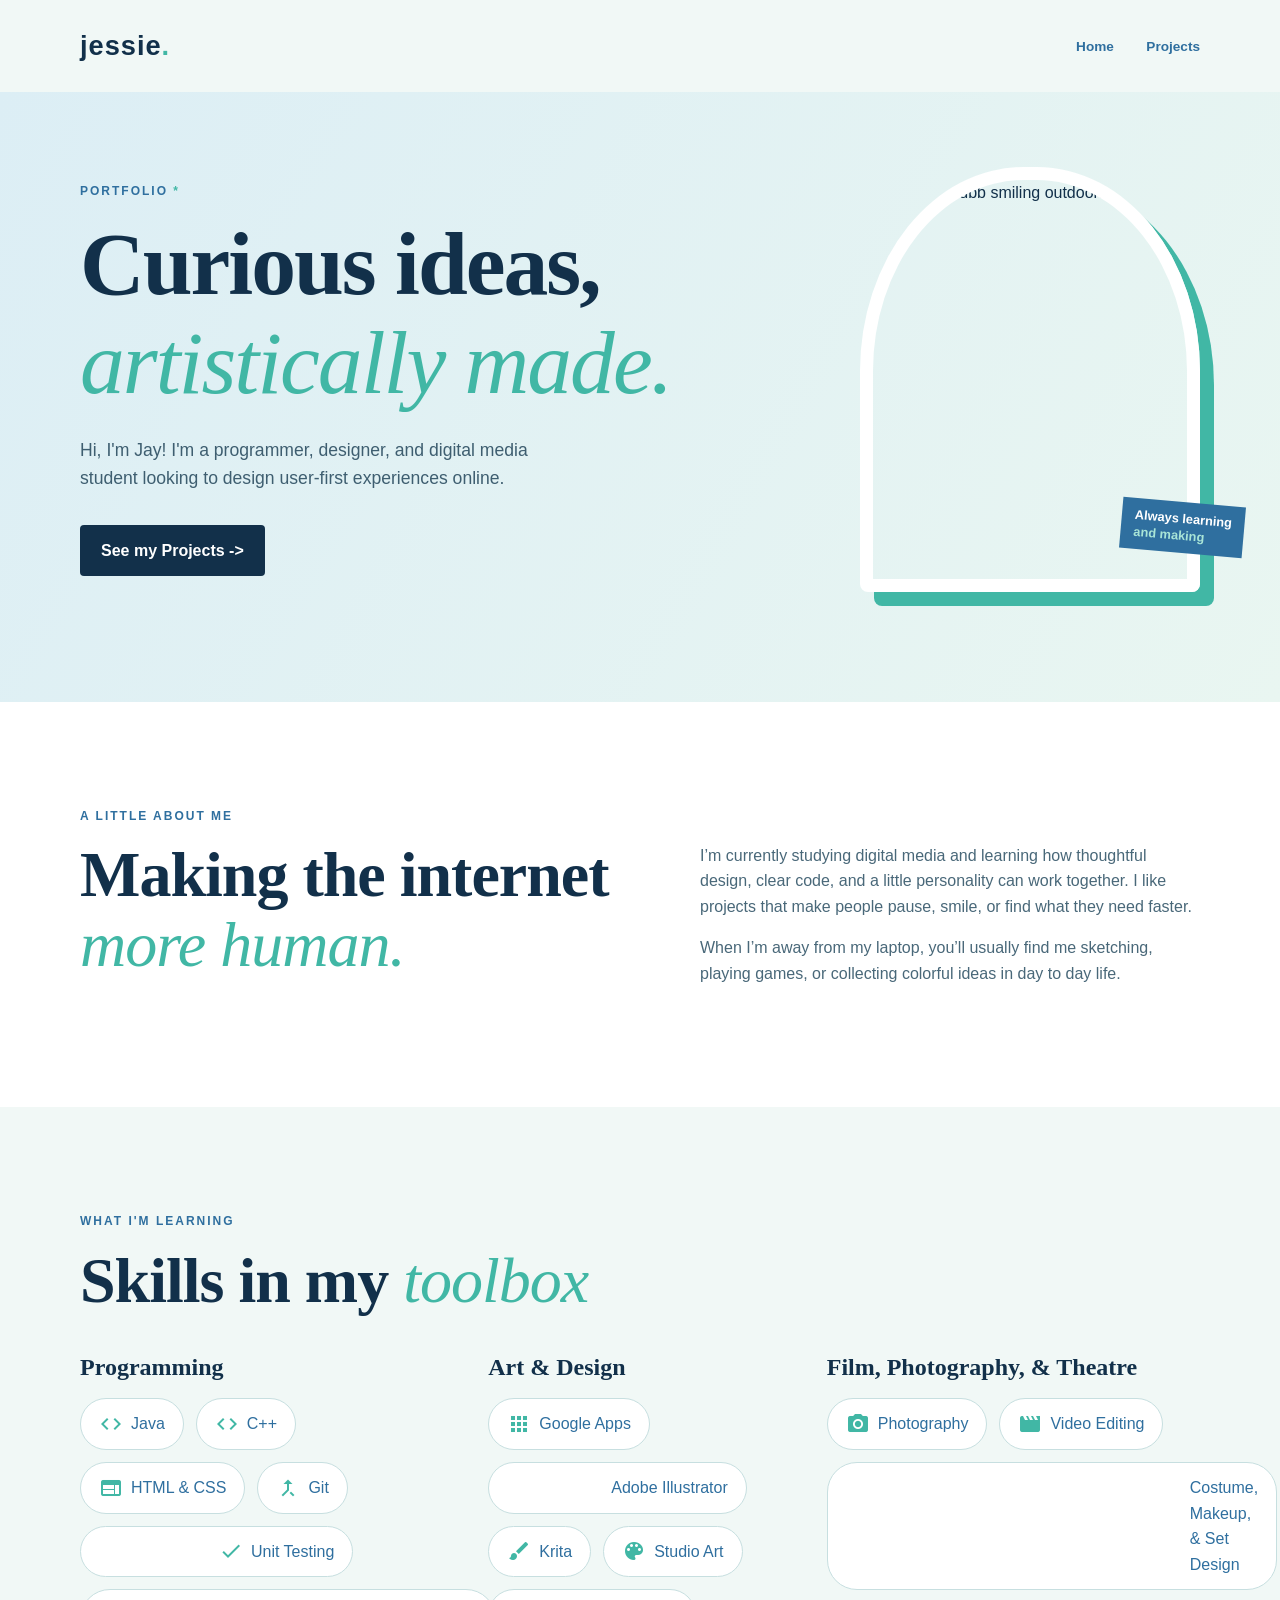
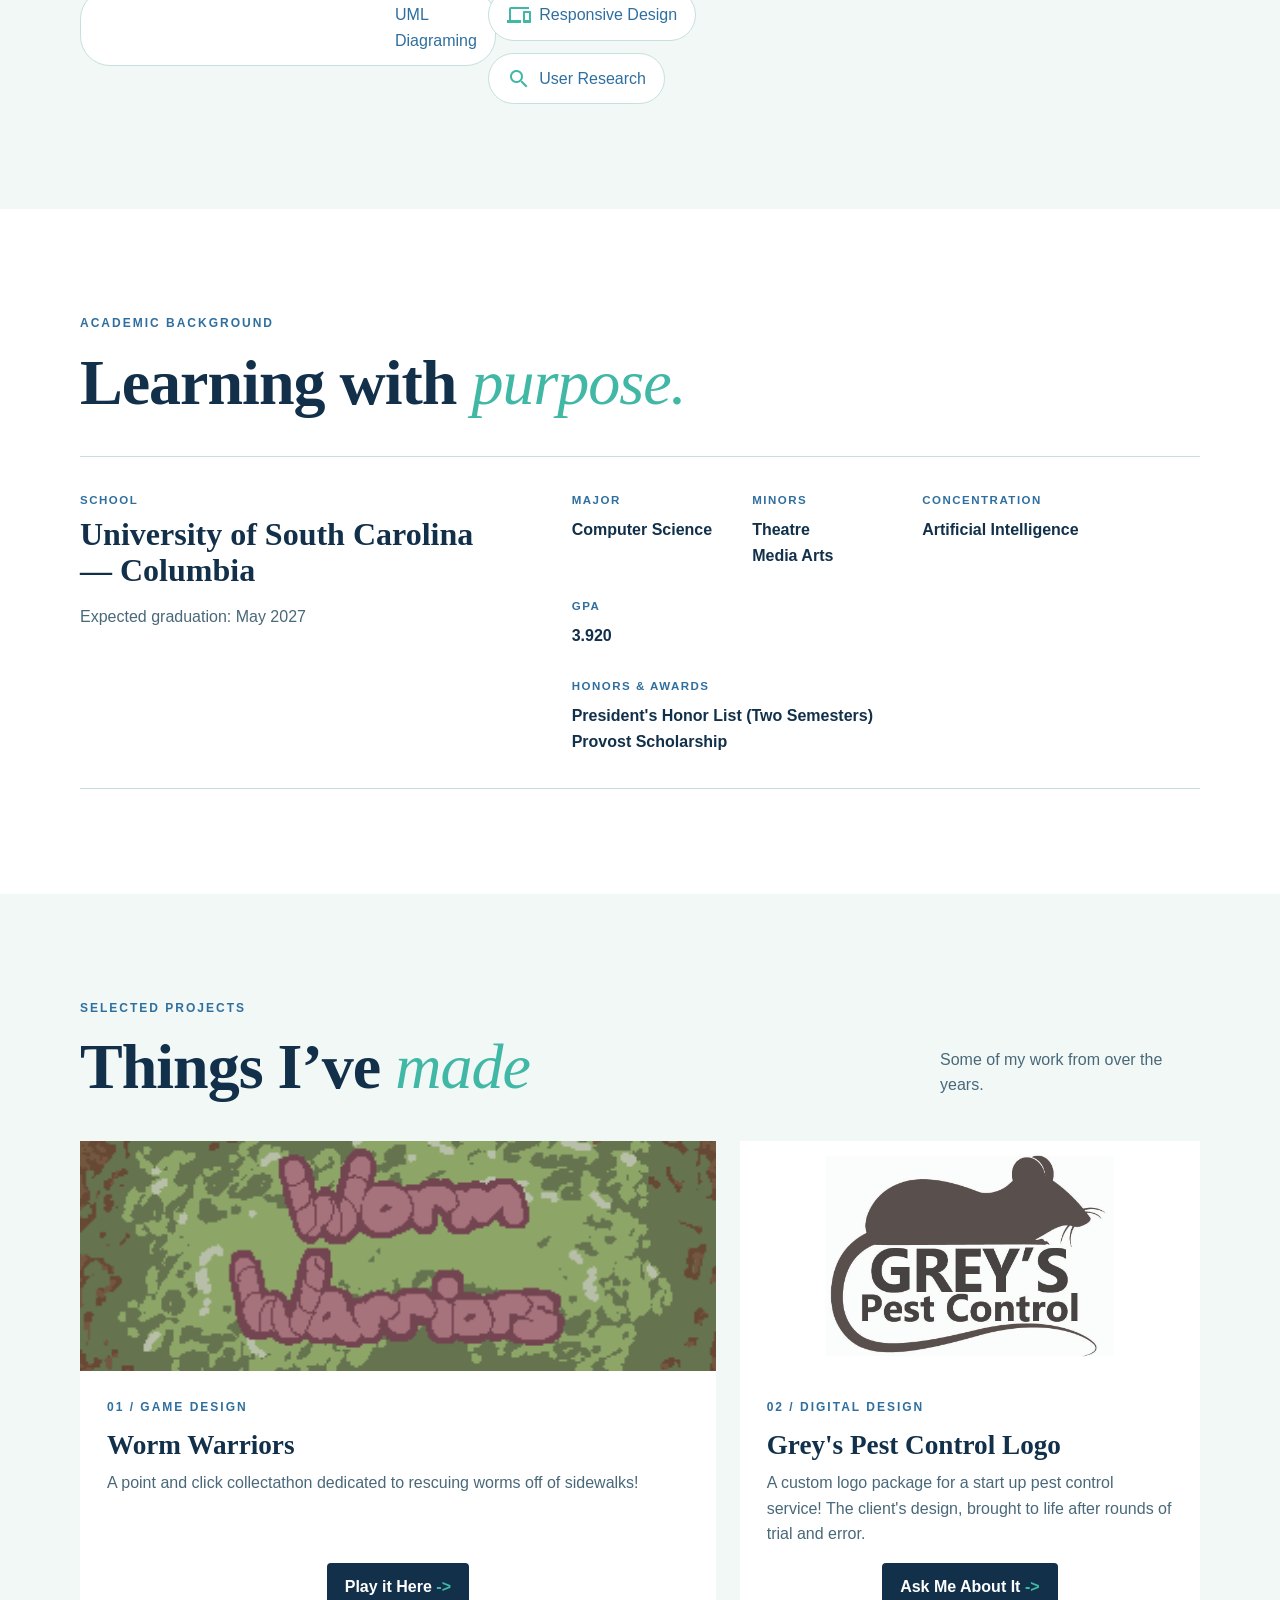
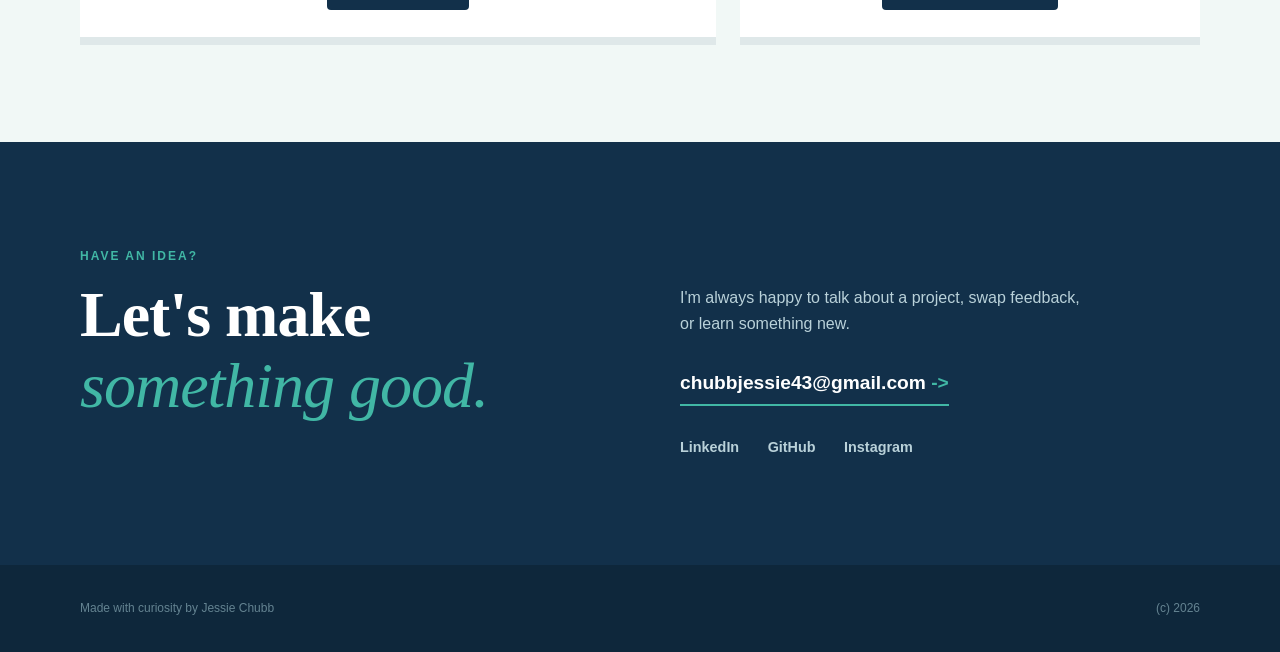
==== commit 0821be6e: "Added seperate project page" ====
--- a/index.html
+++ b/index.html
@@ -15,11 +15,8 @@
     <div class="container navigation">
       <a class="logo" href="#top" aria-label="Jessie 'Jay' Chubb home">jessie<span>.</span></a>
       <nav aria-label="Main navigation">
-        <a href="#about">About</a>
-        <a href="#skills">Skills</a>
-        <a href="#education">Education</a>
-        <a href="#projects">Projects</a>
-        <a href="#contact">Contact</a>
+        <a href="#about">Home</a>
+        <a href="projects.html">Projects</a>
       </nav>
     </div>
   </header>
@@ -32,7 +29,7 @@
           <p class="eyebrow">Portfolio <span class="spark">*</span></p>
           <h1>Curious ideas,<br><em>artistically made.</em></h1>
           <p class="intro">Hi, I'm Jay! I'm a programmer, designer, and digital media student looking to design user-first experiences online.</p>
-          <a class="button button-primary" href="#projects">See my Projects <span aria-hidden="true">-&gt;</span></a>
+          <a class="button button-primary" href="projects.html">See my Projects <span aria-hidden="true">-&gt;</span></a>
         </div>
         <div class="hero-art">
           <img src="img/Professional Headshot.jpg" alt="Jessie Chubb smiling outdoors">
--- a/style.css
+++ b/style.css
@@ -185,6 +185,35 @@
 	box-shadow: 14px 14px 0 var(--sea-green);
 }
 
+/* Projects page intro: uses the same colors and heading style as the home hero. */
+.projects-page-intro {
+	padding: 85px 0 75px;
+	text-align: center;
+	background: linear-gradient(120deg, var(--sky), var(--mint));
+}
+
+.projects-page-intro .container {
+	width: 100%;
+	max-width: none;
+	padding: 0 6%;
+	text-align: center;
+}
+
+.projects-page-intro h1 {
+	width: fit-content;
+	max-width: 100%;
+	margin-bottom: 24px;
+	margin-right: auto;
+	margin-left: auto;
+}
+
+.projects-page-intro .intro {
+	max-width: 720px;
+	margin-right: auto;
+	margin-left: auto;
+	margin-bottom: 0;
+}
+
 /* Adds a playful note beside the portrait. */
 .art-note {
 	position: absolute;
@@ -340,11 +369,6 @@
 	width: 100%;
 }
 
-/* Projects: uses cards to make each piece of work easy to scan. */
-.projects {
-	background: var(--sky);
-}
-
 /* Puts the project heading and its short description on one line. */
 .project-heading {
 	display: flex;
@@ -365,12 +389,42 @@
 	gap: 24px;
 }
 
+/* The dedicated projects page gives each project the full content width. */
+.project-list-stack {
+	display: block;
+}
+
+.project-list-stack .project-card + .project-card {
+	margin-top: 24px;
+}
+
 .project-card {
 	display: flex;
 	flex-direction: column;
 	overflow: hidden;
 	background: var(--white);
 	box-shadow: 0 8px 0 rgba(18, 48, 74, .08);
+}
+
+/* Full-width project cards place the image and project information side by side. */
+.project-list-stack .project-card-left,
+.project-list-stack .project-card-right {
+	flex-direction: row;
+}
+
+.project-list-stack .project-card > img {
+	width: 50%;
+	height: auto;
+	min-height: 300px;
+}
+
+.project-list-stack .project-details {
+	width: 50%;
+}
+
+/* The right-aligned version flips the image and text positions. */
+.project-list-stack .project-card-right > img {
+	order: 2;
 }
 
 .project-card-wide {
@@ -547,4 +601,19 @@
 	.project-card + .project-card {
 		margin-top: 24px;
 	}
-}
+
+	.project-list-stack .project-card-left,
+	.project-list-stack .project-card-right {
+		flex-direction: column;
+	}
+
+	.project-list-stack .project-card > img,
+	.project-list-stack .project-details {
+		width: 100%;
+	}
+
+	.project-list-stack .project-card > img {
+		height: 230px;
+		min-height: 0;
+	}
+}
